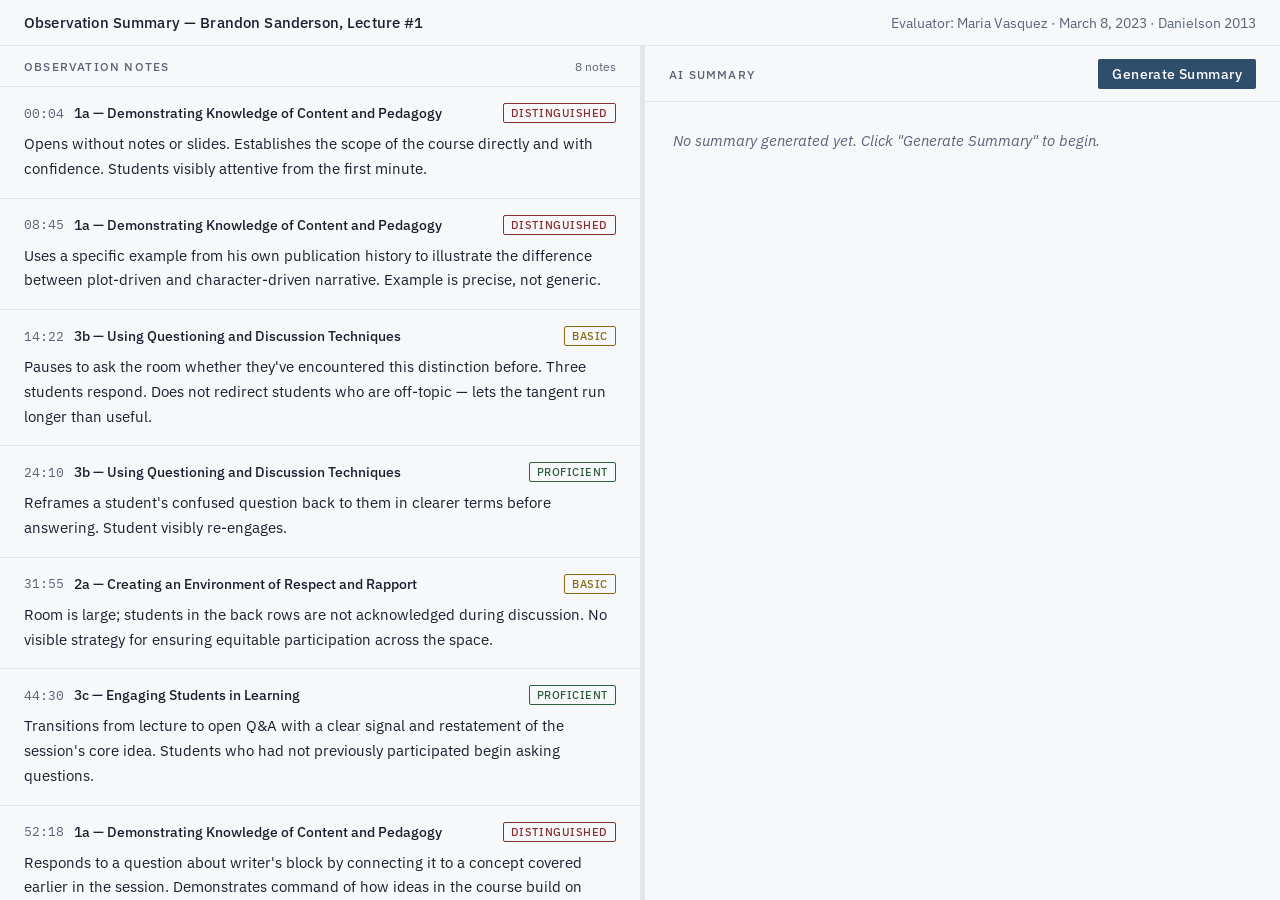
==== rubric-summary-prototype/index.html @ 25a696fe "Add interactive rubric summary prototype" ====
<!DOCTYPE html>
<html lang="en">
<head>
  <meta charset="UTF-8">
  <meta name="viewport" content="width=device-width, initial-scale=1.0">
  <title>Observation Summary — Brandon Sanderson, Lecture #1</title>
  <link rel="preconnect" href="https://fonts.googleapis.com">
  <link rel="preconnect" href="https://fonts.gstatic.com" crossorigin>
  <link href="https://fonts.googleapis.com/css2?family=IBM+Plex+Mono:wght@400;500&family=IBM+Plex+Sans:wght@300;400;500;600&display=swap" rel="stylesheet">
  <style>
    :root {
      --background:     #F7F8FA;
      --surface:        #FFFFFF;
      --border:         #E2E6EA;
      --text-primary:   #1A1F2E;
      --text-secondary: #5A6478;
      --accent:         #2E4E6B;
    }

    *, *::before, *::after {
      box-sizing: border-box;
      margin: 0;
      padding: 0;
    }

    body {
      font-family: 'IBM Plex Sans', -apple-system, BlinkMacSystemFont, 'Segoe UI', sans-serif;
      background: var(--background);
      color: var(--text-primary);
      height: 100vh;
      display: flex;
      flex-direction: column;
      overflow: hidden;
    }

    /* ─── PAGE HEADER ─────────────────────────────── */

    .page-header {
      display: flex;
      justify-content: space-between;
      align-items: baseline;
      padding: 13px 24px;
      border-bottom: 1px solid var(--border);
      flex-shrink: 0;
    }

    .page-header-title {
      font-size: 15px;
      font-weight: 500;
      color: var(--text-primary);
      letter-spacing: 0.01em;
    }

    .page-header-meta {
      font-size: 14px;
      color: var(--text-secondary);
      font-weight: 400;
    }

    /* ─── PANELS ──────────────────────────────────── */

    .panels {
      display: flex;
      flex: 1;
      overflow: hidden;
    }

    .panel {
      display: flex;
      flex-direction: column;
      overflow: hidden;
      flex: none;
    }

    .panel-left  { width: 50%; }
    .panel-right { flex: 1; }

    /* ─── RESIZE DIVIDER ──────────────────────────── */

    .divider {
      width: 5px;
      flex-shrink: 0;
      cursor: col-resize;
      background: var(--border);
      position: relative;
      transition: background 0.15s;
    }

    .divider:hover,
    .divider.dragging {
      background: var(--accent);
    }

    .divider::after {
      content: '';
      position: absolute;
      inset: 0 -4px;
    }

    /* ─── PANEL HEADERS ───────────────────────────── */

    .panel-header {
      display: flex;
      align-items: center;
      justify-content: space-between;
      padding: 13px 24px 12px;
      border-bottom: 1px solid var(--border);
      flex-shrink: 0;
    }

    .panel-label {
      font-size: 12px;
      font-weight: 500;
      letter-spacing: 0.1em;
      text-transform: uppercase;
      color: var(--text-secondary);
    }

    .panel-right-controls {
      display: flex;
      align-items: center;
      gap: 14px;
    }

    .edit-hint {
      font-size: 13px;
      color: var(--text-secondary);
      display: none;
      align-items: center;
      gap: 5px;
    }

    .edit-hint.visible {
      display: flex;
    }

    .edit-hint-dot {
      width: 5px;
      height: 5px;
      border-radius: 50%;
      background: #C8A84B;
      flex-shrink: 0;
    }

    /* ─── GENERATE BUTTON ─────────────────────────── */

    .btn-generate {
      font-family: inherit;
      font-size: 14px;
      font-weight: 500;
      letter-spacing: 0.03em;
      color: #FFFFFF;
      background: var(--accent);
      border: none;
      padding: 6px 14px;
      cursor: pointer;
      transition: opacity 0.15s;
      border-radius: 2px;
      white-space: nowrap;
    }

    .btn-generate:hover:not(:disabled) {
      opacity: 0.85;
    }

    .btn-generate:disabled {
      opacity: 0.45;
      cursor: default;
    }

    /* ─── SCROLLABLE BODIES ───────────────────────── */

    .panel-body {
      overflow-y: auto;
      flex: 1;
    }

    .panel-body::-webkit-scrollbar,
    .summary-area::-webkit-scrollbar {
      width: 3px;
    }

    .panel-body::-webkit-scrollbar-track,
    .summary-area::-webkit-scrollbar-track {
      background: transparent;
    }

    .panel-body::-webkit-scrollbar-thumb,
    .summary-area::-webkit-scrollbar-thumb {
      background: var(--border);
      border-radius: 2px;
    }

    /* ─── OBSERVATION CARDS ───────────────────────── */

    .obs-card {
      padding: 16px 24px;
      border-bottom: 1px solid var(--border);
    }

    .obs-card:last-child {
      border-bottom: none;
    }

    .obs-meta {
      display: flex;
      align-items: center;
      gap: 10px;
      margin-bottom: 9px;
    }

    .obs-timestamp {
      font-size: 13px;
      font-weight: 400;
      font-variant-numeric: tabular-nums;
      color: var(--text-secondary);
      font-family: 'IBM Plex Mono', monospace;
      flex-shrink: 0;
    }

    .obs-component {
      font-size: 14px;
      color: var(--text-primary);
      font-weight: 500;
      flex: 1;
      min-width: 0;
      white-space: nowrap;
      overflow: hidden;
      text-overflow: ellipsis;
    }

    .obs-text {
      font-size: 15px;
      line-height: 1.65;
      color: var(--text-primary);
    }

    /* ─── RATING PILLS ────────────────────────────── */

    .rating-pill {
      font-size: 11px;
      font-weight: 500;
      letter-spacing: 0.05em;
      text-transform: uppercase;
      padding: 2px 7px;
      border-radius: 2px;
      border: 1px solid currentColor;
      background: transparent;
      flex-shrink: 0;
    }

    .rating-distinguished  { color: #8B2E2E; }
    .rating-proficient     { color: #2E5F3E; }
    .rating-basic          { color: #8B6914; }
    .rating-unsatisfactory { color: #5A5A5A; }

    /* ─── SUMMARY AREA ────────────────────────────── */

    .summary-area {
      flex: 1;
      overflow-y: auto;
      padding: 28px 28px 40px;
      outline: none;
      caret-color: var(--accent);
    }

    .summary-area:empty::before {
      content: 'No summary generated yet. Click "Generate Summary" to begin.';
      color: var(--text-secondary);
      font-size: 15px;
      font-style: italic;
      pointer-events: none;
    }

    /* ─── SUMMARY CONTENT ─────────────────────────── */

    .summary-domain {
      margin-bottom: 30px;
    }

    .summary-domain-label {
      font-size: 14px;
      font-weight: 600;
      letter-spacing: 0.08em;
      text-transform: uppercase;
      color: var(--accent);
      padding-bottom: 10px;
      margin-bottom: 16px;
      border-bottom: 1px solid var(--border);
    }

    .summary-component {
      margin-bottom: 18px;
    }

    .summary-component:last-of-type {
      margin-bottom: 0;
    }

    .summary-component-header {
      display: flex;
      flex-direction: column;
      align-items: flex-start;
      gap: 6px;
      margin-bottom: 10px;
    }

    .summary-component-name {
      font-size: 18px;
      font-weight: 500;
      color: var(--text-primary);
    }

    .summary-narrative {
      font-size: 16px;
      font-weight: 400;
      line-height: 1.7;
      color: var(--text-primary);
    }

    .summary-disclaimer {
      margin-top: 32px;
      padding-top: 16px;
      border-top: 1px solid var(--border);
      font-size: 13px;
      line-height: 1.65;
      color: var(--text-secondary);
      font-style: italic;
    }

    /* ─── ENTRANCE ANIMATIONS ─────────────────────── */

    @keyframes fadeUp {
      from { opacity: 0; transform: translateY(8px); }
      to   { opacity: 1; transform: translateY(0); }
    }

    .summary-domain {
      animation: fadeUp 0.5s cubic-bezier(0.23, 1, 0.32, 1) both;
    }

    .summary-domain:nth-child(1) { animation-delay: 0.04s; }
    .summary-domain:nth-child(2) { animation-delay: 0.12s; }
    .summary-domain:nth-child(3) { animation-delay: 0.20s; }
    .summary-domain:nth-child(4) { animation-delay: 0.28s; }

    .summary-disclaimer {
      animation: fadeUp 0.5s cubic-bezier(0.23, 1, 0.32, 1) both;
      animation-delay: 0.34s;
    }

  </style>
</head>
<body>

  <header class="page-header">
    <span class="page-header-title">Observation Summary — Brandon Sanderson, Lecture #1</span>
    <span class="page-header-meta">Evaluator: Maria Vasquez · March 8, 2023 · Danielson 2013</span>
  </header>

  <div class="panels">

    <!-- LEFT PANEL -->
    <div class="panel panel-left">
      <div class="panel-header">
        <span class="panel-label">Observation Notes</span>
        <span style="font-size:12px;color:var(--text-secondary);">8 notes</span>
      </div>
      <div class="panel-body" id="obs-list"></div>
    </div>

    <div class="divider" id="divider"></div>

    <!-- RIGHT PANEL -->
    <div class="panel panel-right">
      <div class="panel-header">
        <span class="panel-label">AI Summary</span>
        <div class="panel-right-controls">
          <span class="edit-hint" id="edit-hint">
            <span class="edit-hint-dot"></span>
            Editable — click to revise
          </span>
          <button class="btn-generate" id="btn-generate">Generate Summary</button>
        </div>
      </div>
      <div class="summary-area" id="summary-area" spellcheck="true"></div>
    </div>

  </div>

  <script>
    // ─── DATA ────────────────────────────────────────

    const observations = [
      {
        time: '00:04',
        text: 'Opens without notes or slides. Establishes the scope of the course directly and with confidence. Students visibly attentive from the first minute.',
        component: '1a — Demonstrating Knowledge of Content and Pedagogy',
        rating: 'Distinguished'
      },
      {
        time: '08:45',
        text: 'Uses a specific example from his own publication history to illustrate the difference between plot-driven and character-driven narrative. Example is precise, not generic.',
        component: '1a — Demonstrating Knowledge of Content and Pedagogy',
        rating: 'Distinguished'
      },
      {
        time: '14:22',
        text: 'Pauses to ask the room whether they\'ve encountered this distinction before. Three students respond. Does not redirect students who are off-topic — lets the tangent run longer than useful.',
        component: '3b — Using Questioning and Discussion Techniques',
        rating: 'Basic'
      },
      {
        time: '24:10',
        text: 'Reframes a student\'s confused question back to them in clearer terms before answering. Student visibly re-engages.',
        component: '3b — Using Questioning and Discussion Techniques',
        rating: 'Proficient'
      },
      {
        time: '31:55',
        text: 'Room is large; students in the back rows are not acknowledged during discussion. No visible strategy for ensuring equitable participation across the space.',
        component: '2a — Creating an Environment of Respect and Rapport',
        rating: 'Basic'
      },
      {
        time: '44:30',
        text: 'Transitions from lecture to open Q&A with a clear signal and restatement of the session\'s core idea. Students who had not previously participated begin asking questions.',
        component: '3c — Engaging Students in Learning',
        rating: 'Proficient'
      },
      {
        time: '52:18',
        text: 'Responds to a question about writer\'s block by connecting it to a concept covered earlier in the session. Demonstrates command of how ideas in the course build on each other.',
        component: '1a — Demonstrating Knowledge of Content and Pedagogy',
        rating: 'Distinguished'
      },
      {
        time: '58:40',
        text: 'Closes without summarizing key takeaways or previewing next session. Students begin packing up before he finishes his final point.',
        component: '3c — Engaging Students in Learning',
        rating: 'Unsatisfactory'
      }
    ];

    // ─── RENDER CARDS ────────────────────────────────

    function ratingClass(rating) {
      const map = {
        'Distinguished':   'rating-distinguished',
        'Proficient':      'rating-proficient',
        'Basic':           'rating-basic',
        'Unsatisfactory':  'rating-unsatisfactory'
      };
      return map[rating] || '';
    }

    const obsList = document.getElementById('obs-list');

    observations.forEach(obs => {
      const card = document.createElement('div');
      card.className = 'obs-card';
      card.innerHTML = `
        <div class="obs-meta">
          <span class="obs-timestamp">${obs.time}</span>
          <span class="obs-component">${obs.component}</span>
          <span class="rating-pill ${ratingClass(obs.rating)}">${obs.rating}</span>
        </div>
        <p class="obs-text">${obs.text}</p>
      `;
      obsList.appendChild(card);
    });

    // ─── SUMMARY CONTENT ─────────────────────────────

    const summaryHTML = `
      <div class="summary-domain">
        <div class="summary-domain-label">Domain 1 — Planning and Preparation</div>
        <div class="summary-component">
          <div class="summary-component-header">
            <span class="rating-pill rating-distinguished">Distinguished</span>
            <span class="summary-component-name">1a — Demonstrating Knowledge of Content and Pedagogy</span>
          </div>
          <p class="summary-narrative">Sanderson demonstrates exceptional content knowledge across three distinct moments in the session. He opened without notes or slides, establishing scope with evident confidence. He drew on a precise example from his own publication history — not as biography, but as instructional leverage — to illuminate a nuanced distinction between narrative modes. Late in the session, when a student raised a question about writer's block, he connected the response to a concept introduced earlier, demonstrating not only deep subject mastery but an awareness of how ideas in the course accumulate over time. All three observed moments reflect Distinguished practice. The preponderance of evidence supports Distinguished for this component.</p>
        </div>
      </div>

      <div class="summary-domain">
        <div class="summary-domain-label">Domain 2 — The Classroom Environment</div>
        <div class="summary-component">
          <div class="summary-component-header">
            <span class="rating-pill rating-basic">Basic</span>
            <span class="summary-component-name">2a — Creating an Environment of Respect and Rapport</span>
          </div>
          <p class="summary-narrative">Individual student interactions were handled with care — one standout moment involved reframing a confused student's question back to them in clearer terms, which visibly re-engaged the student. However, the overall distribution of attention across the room was uneven. In a large classroom, students in back rows were not acknowledged during discussion, and no visible strategy existed for ensuring equitable participation across the physical space. A single strong individual interaction cannot compensate for a structural absence of whole-room engagement. The evidence supports Basic for this component.</p>
        </div>
      </div>

      <div class="summary-domain">
        <div class="summary-domain-label">Domain 3 — Instruction</div>
        <div class="summary-component">
          <div class="summary-component-header">
            <span class="rating-pill rating-proficient">Proficient</span>
            <span class="summary-component-name">3b — Using Questioning and Discussion Techniques</span>
          </div>
          <p class="summary-narrative">Evidence in this component is mixed. The reframing of a student's confused question was a purposeful facilitation move with a clear positive outcome — it demonstrated real-time responsiveness to individual comprehension. However, an earlier discussion moment showed a tangent running longer than was instructionally useful, with no visible attempt to redirect. These two instances suggest inconsistency rather than a stable practice. The stronger moment, in the absence of a broader pattern of weak facilitation, places this component at Proficient. A more deliberate strategy for managing discussion direction would support growth toward Distinguished.</p>
        </div>
        <div class="summary-component">
          <div class="summary-component-header">
            <span class="rating-pill rating-basic">Basic</span>
            <span class="summary-component-name">3c — Engaging Students in Learning</span>
          </div>
          <p class="summary-narrative">This component contains the session's strongest instructional move and its most significant gap. The transition from lecture to open Q&A at 44:30 was executed with a clear signal and a restatement of the session's core idea, drawing in students who had not previously participated — a Proficient-level moment. Set against this, the session closed without a summary of key takeaways or any preview of the next session; students began packing up before the final point was complete. The absence of a closing structure undermines the instructional arc of the session as a whole. Given the weight of the closing moment in a learning sequence, the evidence trends toward Basic.</p>
        </div>
      </div>

      <p class="summary-disclaimer">This summary was drafted using an AI-assisted observation tool based on timestamped evaluator notes. Ratings reflect documented observations for this session only and do not constitute a final evaluation. All narrative text and ratings should be reviewed and edited by the evaluator before submission or use in any formal evaluation record.</p>
    `;

    // ─── RESIZE DIVIDER ──────────────────────────────

    const divider   = document.getElementById('divider');
    const panelLeft = document.querySelector('.panel-left');
    const panels    = document.querySelector('.panels');

    divider.addEventListener('mousedown', e => {
      e.preventDefault();
      divider.classList.add('dragging');
      document.body.style.cursor = 'col-resize';
      document.body.style.userSelect = 'none';

      const onMove = e => {
        const panelsRect = panels.getBoundingClientRect();
        const minPx = 240;
        const maxPx = panelsRect.width - 240 - divider.offsetWidth;
        const newWidth = Math.min(maxPx, Math.max(minPx, e.clientX - panelsRect.left));
        panelLeft.style.width = newWidth + 'px';
      };

      const onUp = () => {
        divider.classList.remove('dragging');
        document.body.style.cursor = '';
        document.body.style.userSelect = '';
        document.removeEventListener('mousemove', onMove);
        document.removeEventListener('mouseup', onUp);
      };

      document.addEventListener('mousemove', onMove);
      document.addEventListener('mouseup', onUp);
    });

    // ─── BUTTON INTERACTION ───────────────────────────

    const btn = document.getElementById('btn-generate');
    const summaryArea = document.getElementById('summary-area');
    const editHint = document.getElementById('edit-hint');

    btn.addEventListener('click', () => {
      btn.disabled = true;
      btn.textContent = 'Generating…';

      setTimeout(() => {
        summaryArea.innerHTML = summaryHTML;
        summaryArea.setAttribute('contenteditable', 'true');
        editHint.classList.add('visible');
        btn.disabled = false;
        btn.textContent = 'Regenerate';
      }, 1500);
    });
  </script>

</body>
</html>
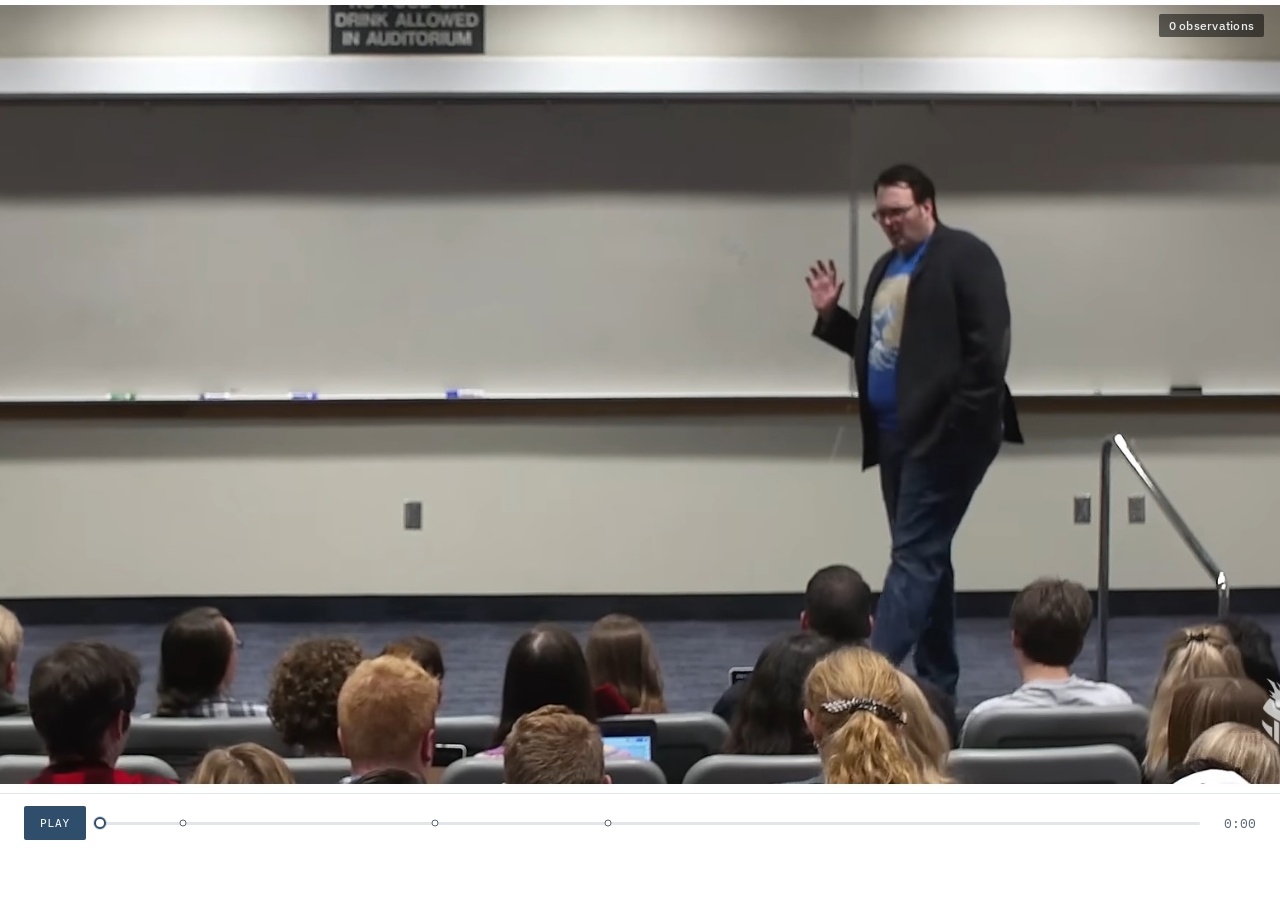
==== commit 80569fb5: "Replace embedded prototype iframe with direct link Rebuilt the prototype as a full three-stage inter" ====
--- a/rubric-summary-prototype/index.html
+++ b/rubric-summary-prototype/index.html
@@ -3,239 +3,436 @@
 <head>
   <meta charset="UTF-8">
   <meta name="viewport" content="width=device-width, initial-scale=1.0">
-  <title>Observation Summary — Brandon Sanderson, Lecture #1</title>
+  <title>Observation Workflow — Brandon Sanderson, Lecture #1</title>
   <link rel="preconnect" href="https://fonts.googleapis.com">
   <link rel="preconnect" href="https://fonts.gstatic.com" crossorigin>
   <link href="https://fonts.googleapis.com/css2?family=IBM+Plex+Mono:wght@400;500&family=IBM+Plex+Sans:wght@300;400;500;600&display=swap" rel="stylesheet">
   <style>
+
+    /* ─── VARIABLES + RESET ─────────────────────────── */
+
     :root {
-      --background:     #F7F8FA;
-      --surface:        #FFFFFF;
-      --border:         #E2E6EA;
+      --background: #F7F8FA;
+      --surface:    #FFFFFF;
+      --border:     #E2E6EA;
       --text-primary:   #1A1F2E;
       --text-secondary: #5A6478;
-      --accent:         #2E4E6B;
-    }
-
-    *, *::before, *::after {
-      box-sizing: border-box;
-      margin: 0;
-      padding: 0;
-    }
+      --accent: #2E4E6B;
+    }
+
+    *, *::before, *::after { box-sizing: border-box; margin: 0; padding: 0; }
 
     body {
       font-family: 'IBM Plex Sans', -apple-system, BlinkMacSystemFont, 'Segoe UI', sans-serif;
       background: var(--background);
       color: var(--text-primary);
       height: 100vh;
+      overflow: hidden;
+      position: relative;
+    }
+
+    /* ─── STAGE SYSTEM ──────────────────────────────── */
+
+    .stage {
+      position: absolute;
+      inset: 0;
       display: flex;
       flex-direction: column;
+      opacity: 0;
+      pointer-events: none;
+      transition: opacity 300ms ease;
+    }
+
+    .stage.active {
+      opacity: 1;
+      pointer-events: auto;
+    }
+
+    /* ─── STAGE 1: VIDEO ────────────────────────────── */
+
+    .video-wrapper {
+      position: relative;
+      flex: 1;
+      min-height: 0;
+      background: #111;
       overflow: hidden;
     }
 
-    /* ─── PAGE HEADER ─────────────────────────────── */
-
-    .page-header {
+    .video-frame {
+      width: 100%;
+      height: 100%;
+      object-fit: cover;
+      display: block;
+      user-select: none;
+    }
+
+    .obs-badge {
+      position: absolute;
+      top: 14px;
+      right: 16px;
+      background: rgba(0, 0, 0, 0.52);
+      color: rgba(255, 255, 255, 0.9);
+      font-size: 12px;
+      font-weight: 500;
+      padding: 4px 10px;
+      border-radius: 2px;
+      letter-spacing: 0.02em;
+      backdrop-filter: blur(6px);
+      -webkit-backdrop-filter: blur(6px);
+      transition: opacity 0.2s;
+    }
+
+    /* ─── OBSERVATION PANEL ─────────────────────────── */
+
+    .obs-panel {
+      position: absolute;
+      bottom: 0;
+      left: 0;
+      right: 0;
+      background: var(--surface);
+      border-top: 2px solid var(--accent);
+      transform: translateY(100%);
+      transition: transform 0.38s cubic-bezier(0.23, 1, 0.32, 1);
+      padding: 16px 24px 18px;
+    }
+
+    .obs-panel.open { transform: translateY(0); }
+
+    .obs-panel-meta {
       display: flex;
-      justify-content: space-between;
       align-items: baseline;
-      padding: 13px 24px;
-      border-bottom: 1px solid var(--border);
+      gap: 12px;
+      margin-bottom: 12px;
+    }
+
+    .obs-panel-time {
+      font-family: 'IBM Plex Mono', monospace;
+      font-size: 13px;
+      font-weight: 500;
+      color: var(--accent);
       flex-shrink: 0;
     }
 
-    .page-header-title {
-      font-size: 15px;
-      font-weight: 500;
-      color: var(--text-primary);
-      letter-spacing: 0.01em;
-    }
-
-    .page-header-meta {
-      font-size: 14px;
+    .obs-panel-context {
+      font-size: 13px;
       color: var(--text-secondary);
-      font-weight: 400;
-    }
-
-    /* ─── PANELS ──────────────────────────────────── */
-
-    .panels {
-      display: flex;
-      flex: 1;
-      overflow: hidden;
-    }
-
-    .panel {
+      font-style: italic;
+      line-height: 1.4;
+    }
+
+    .obs-form {
+      display: grid;
+      grid-template-columns: 1fr 1fr;
+      gap: 10px 20px;
+    }
+
+    .obs-form-full { grid-column: 1 / -1; }
+
+    .field-group {
       display: flex;
       flex-direction: column;
-      overflow: hidden;
-      flex: none;
-    }
-
-    .panel-left  { width: 50%; }
-    .panel-right { flex: 1; }
-
-    /* ─── RESIZE DIVIDER ──────────────────────────── */
-
-    .divider {
-      width: 5px;
-      flex-shrink: 0;
-      cursor: col-resize;
-      background: var(--border);
-      position: relative;
-      transition: background 0.15s;
-    }
-
-    .divider:hover,
-    .divider.dragging {
-      background: var(--accent);
-    }
-
-    .divider::after {
-      content: '';
-      position: absolute;
-      inset: 0 -4px;
-    }
-
-    /* ─── PANEL HEADERS ───────────────────────────── */
-
-    .panel-header {
-      display: flex;
-      align-items: center;
-      justify-content: space-between;
-      padding: 13px 24px 12px;
-      border-bottom: 1px solid var(--border);
-      flex-shrink: 0;
-    }
-
-    .panel-label {
+      gap: 5px;
+    }
+
+    .field-label {
+      font-size: 11px;
+      font-weight: 600;
+      letter-spacing: 0.08em;
+      text-transform: uppercase;
+      color: var(--text-secondary);
+    }
+
+    .field-textarea {
+      font-family: 'IBM Plex Sans', sans-serif;
+      font-size: 14px;
+      color: var(--text-primary);
+      background: var(--background);
+      border: 1px solid var(--border);
+      border-radius: 2px;
+      padding: 8px 10px;
+      resize: none;
+      height: 60px;
+      line-height: 1.5;
+      outline: none;
+      width: 100%;
+      transition: border-color 0.15s;
+    }
+
+    .field-textarea:focus { border-color: var(--accent); }
+
+    .field-select {
+      font-family: 'IBM Plex Sans', sans-serif;
+      font-size: 14px;
+      color: var(--text-primary);
+      background: var(--background);
+      border: 1px solid var(--border);
+      border-radius: 2px;
+      padding: 8px 30px 8px 10px;
+      outline: none;
+      width: 100%;
+      appearance: none;
+      -webkit-appearance: none;
+      cursor: pointer;
+      background-image: url("data:image/svg+xml,%3Csvg xmlns='http://www.w3.org/2000/svg' width='12' height='8' viewBox='0 0 12 8'%3E%3Cpath d='M1 1.5l5 5 5-5' stroke='%235A6478' stroke-width='1.5' fill='none' stroke-linecap='round' stroke-linejoin='round'/%3E%3C/svg%3E");
+      background-repeat: no-repeat;
+      background-position: right 10px center;
+      transition: border-color 0.15s;
+    }
+
+    .field-select:focus { border-color: var(--accent); }
+
+    .rating-selector { display: flex; gap: 5px; }
+
+    .rating-opt {
+      font-family: 'IBM Plex Sans', sans-serif;
       font-size: 12px;
       font-weight: 500;
-      letter-spacing: 0.1em;
-      text-transform: uppercase;
+      padding: 7px 8px;
+      border: 1px solid var(--border);
+      border-radius: 2px;
+      background: var(--background);
       color: var(--text-secondary);
-    }
-
-    .panel-right-controls {
+      cursor: pointer;
+      flex: 1;
+      text-align: center;
+      transition: all 0.12s;
+      white-space: nowrap;
+      min-height: 34px;
+    }
+
+    .rating-opt:hover:not([class*="sel-"]) {
+      border-color: var(--text-secondary);
+      color: var(--text-primary);
+    }
+
+    .rating-opt.sel-unsatisfactory { background: #5A5A5A; color: #fff; border-color: #5A5A5A; }
+    .rating-opt.sel-basic          { background: #8B6914; color: #fff; border-color: #8B6914; }
+    .rating-opt.sel-proficient     { background: #2E5F3E; color: #fff; border-color: #2E5F3E; }
+    .rating-opt.sel-distinguished  { background: #8B2E2E; color: #fff; border-color: #8B2E2E; }
+
+    .obs-form-actions {
+      grid-column: 1 / -1;
+      display: flex;
+      justify-content: flex-end;
+    }
+
+    .save-btn {
+      font-family: 'IBM Plex Sans', sans-serif;
+      font-size: 14px;
+      font-weight: 500;
+      padding: 8px 20px;
+      background: var(--accent);
+      color: #fff;
+      border: none;
+      border-radius: 2px;
+      cursor: pointer;
+      transition: opacity 0.15s;
+      min-height: 36px;
+    }
+
+    .save-btn:disabled { opacity: 0.28; cursor: default; }
+    .save-btn:not(:disabled):hover { opacity: 0.85; }
+
+    /* ─── PLAYER BAR ────────────────────────────────── */
+
+    .player-bar {
+      flex-shrink: 0;
+      background: var(--surface);
+      border-top: 1px solid var(--border);
+      padding: 12px 24px 14px;
+      display: flex;
+      flex-direction: column;
+      gap: 10px;
+    }
+
+    .controls-row {
       display: flex;
       align-items: center;
       gap: 14px;
     }
 
-    .edit-hint {
+    .play-pause-btn {
+      font-family: 'IBM Plex Mono', monospace;
+      font-size: 11px;
+      font-weight: 500;
+      letter-spacing: 0.08em;
+      text-transform: uppercase;
+      width: 62px;
+      padding: 7px 0;
+      text-align: center;
+      background: var(--accent);
+      color: #fff;
+      border: none;
+      border-radius: 2px;
+      cursor: pointer;
+      flex-shrink: 0;
+      transition: opacity 0.15s;
+      min-height: 34px;
+    }
+
+    .play-pause-btn:hover { opacity: 0.85; }
+
+    .timeline {
+      flex: 1;
+      height: 20px;
+      display: flex;
+      align-items: center;
+      cursor: pointer;
+      position: relative;
+    }
+
+    .timeline-track {
+      position: absolute;
+      left: 0;
+      right: 0;
+      height: 3px;
+      background: var(--border);
+      border-radius: 2px;
+    }
+
+    .timeline-fill {
+      height: 100%;
+      background: var(--accent);
+      border-radius: 2px;
+      width: 0%;
+    }
+
+    .timeline-marker {
+      position: absolute;
+      top: 50%;
+      transform: translate(-50%, -50%);
+      width: 7px;
+      height: 7px;
+      background: var(--surface);
+      border: 1.5px solid var(--text-secondary);
+      border-radius: 50%;
+      pointer-events: none;
+    }
+
+    .timeline-marker.triggered {
+      background: var(--accent);
+      border-color: var(--accent);
+    }
+
+    .timeline-thumb {
+      position: absolute;
+      top: 50%;
+      left: 0%;
+      transform: translate(-50%, -50%);
+      width: 12px;
+      height: 12px;
+      background: var(--surface);
+      border: 2px solid var(--accent);
+      border-radius: 50%;
+      pointer-events: none;
+      box-shadow: 0 0 0 1px rgba(46,78,107,0.2);
+    }
+
+    .timestamp-display {
+      font-family: 'IBM Plex Mono', monospace;
       font-size: 13px;
       color: var(--text-secondary);
-      display: none;
-      align-items: center;
-      gap: 5px;
-    }
-
-    .edit-hint.visible {
-      display: flex;
-    }
-
-    .edit-hint-dot {
-      width: 5px;
-      height: 5px;
-      border-radius: 50%;
-      background: #C8A84B;
       flex-shrink: 0;
-    }
-
-    /* ─── GENERATE BUTTON ─────────────────────────── */
-
-    .btn-generate {
-      font-family: inherit;
+      width: 42px;
+      text-align: right;
+    }
+
+    .done-row { display: flex; justify-content: flex-end; }
+
+    .done-btn {
+      font-family: 'IBM Plex Sans', sans-serif;
       font-size: 14px;
       font-weight: 500;
-      letter-spacing: 0.03em;
-      color: #FFFFFF;
+      padding: 8px 20px;
       background: var(--accent);
+      color: #fff;
       border: none;
-      padding: 6px 14px;
+      border-radius: 2px;
       cursor: pointer;
-      transition: opacity 0.15s;
-      border-radius: 2px;
-      white-space: nowrap;
-    }
-
-    .btn-generate:hover:not(:disabled) {
-      opacity: 0.85;
-    }
-
-    .btn-generate:disabled {
-      opacity: 0.45;
-      cursor: default;
-    }
-
-    /* ─── SCROLLABLE BODIES ───────────────────────── */
-
-    .panel-body {
+      visibility: hidden;
+      opacity: 0;
+      transition: opacity 0.3s ease;
+      min-height: 36px;
+    }
+
+    .done-btn.visible {
+      visibility: visible;
+      opacity: 1;
+    }
+
+    /* ─── STAGE 2: REVIEW ───────────────────────────── */
+
+    .review-header {
+      flex-shrink: 0;
+      display: flex;
+      border-bottom: 1px solid var(--border);
+    }
+
+    .review-col-header {
+      flex: 1;
+      padding: 18px 28px 16px;
+      font-size: 18px;
+      font-weight: 600;
+      color: var(--text-primary);
+    }
+
+    .review-col-header + .review-col-header {
+      border-left: 1px solid var(--border);
+    }
+
+    .review-body {
+      flex: 1;
+      display: flex;
+      min-height: 0;
+    }
+
+    .review-col {
+      flex: 1;
       overflow-y: auto;
-      flex: 1;
-    }
-
-    .panel-body::-webkit-scrollbar,
-    .summary-area::-webkit-scrollbar {
-      width: 3px;
-    }
-
-    .panel-body::-webkit-scrollbar-track,
-    .summary-area::-webkit-scrollbar-track {
-      background: transparent;
-    }
-
-    .panel-body::-webkit-scrollbar-thumb,
-    .summary-area::-webkit-scrollbar-thumb {
-      background: var(--border);
-      border-radius: 2px;
-    }
-
-    /* ─── OBSERVATION CARDS ───────────────────────── */
+      padding: 22px 28px;
+    }
+
+    .review-col + .review-col { border-left: 1px solid var(--border); }
+
+    .review-col::-webkit-scrollbar { width: 3px; }
+    .review-col::-webkit-scrollbar-track { background: transparent; }
+    .review-col::-webkit-scrollbar-thumb { background: var(--border); border-radius: 2px; }
+
+    /* Observation cards in review */
 
     .obs-card {
-      padding: 16px 24px;
-      border-bottom: 1px solid var(--border);
-    }
-
-    .obs-card:last-child {
-      border-bottom: none;
-    }
-
-    .obs-meta {
+      background: var(--surface);
+      border: 1px solid var(--border);
+      border-radius: 2px;
+      padding: 14px 16px;
+      margin-bottom: 10px;
+    }
+
+    .obs-card:last-child { margin-bottom: 0; }
+
+    .obs-card-top {
       display: flex;
-      align-items: center;
+      align-items: flex-start;
       gap: 10px;
-      margin-bottom: 9px;
-    }
-
-    .obs-timestamp {
+      margin-bottom: 8px;
+      flex-wrap: wrap;
+    }
+
+    .obs-card-time {
+      font-family: 'IBM Plex Mono', monospace;
+      font-size: 12px;
+      color: var(--text-secondary);
+      flex-shrink: 0;
+      margin-top: 1px;
+    }
+
+    .obs-card-criterion {
       font-size: 13px;
-      font-weight: 400;
-      font-variant-numeric: tabular-nums;
-      color: var(--text-secondary);
-      font-family: 'IBM Plex Mono', monospace;
-      flex-shrink: 0;
-    }
-
-    .obs-component {
-      font-size: 14px;
+      font-weight: 500;
       color: var(--text-primary);
-      font-weight: 500;
       flex: 1;
       min-width: 0;
-      white-space: nowrap;
-      overflow: hidden;
-      text-overflow: ellipsis;
-    }
-
-    .obs-text {
-      font-size: 15px;
-      line-height: 1.65;
-      color: var(--text-primary);
-    }
-
-    /* ─── RATING PILLS ────────────────────────────── */
+    }
 
     .rating-pill {
       font-size: 11px;
@@ -245,327 +442,563 @@
       padding: 2px 7px;
       border-radius: 2px;
       border: 1px solid currentColor;
-      background: transparent;
       flex-shrink: 0;
     }
 
-    .rating-distinguished  { color: #8B2E2E; }
-    .rating-proficient     { color: #2E5F3E; }
-    .rating-basic          { color: #8B6914; }
-    .rating-unsatisfactory { color: #5A5A5A; }
-
-    /* ─── SUMMARY AREA ────────────────────────────── */
-
-    .summary-area {
-      flex: 1;
-      overflow-y: auto;
-      padding: 28px 28px 40px;
+    .rp-distinguished  { color: #8B2E2E; }
+    .rp-proficient     { color: #2E5F3E; }
+    .rp-basic          { color: #8B6914; }
+    .rp-unsatisfactory { color: #5A5A5A; }
+
+    .obs-card-note {
+      font-size: 14px;
+      line-height: 1.6;
+      color: var(--text-primary);
+    }
+
+    /* Summary column empty state */
+
+    .summary-empty {
+      height: 100%;
+      display: flex;
+      flex-direction: column;
+      align-items: center;
+      justify-content: center;
+      gap: 16px;
+      text-align: center;
+    }
+
+    .generate-btn {
+      font-family: 'IBM Plex Sans', sans-serif;
+      font-size: 14px;
+      font-weight: 500;
+      padding: 10px 24px;
+      background: var(--accent);
+      color: #fff;
+      border: none;
+      border-radius: 2px;
+      cursor: pointer;
+      transition: opacity 0.15s;
+      min-height: 44px;
+    }
+
+    .generate-btn:hover:not(:disabled) { opacity: 0.85; }
+    .generate-btn:disabled { opacity: 0.38; cursor: default; }
+
+    .summary-placeholder {
+      font-size: 14px;
+      color: var(--text-secondary);
+    }
+
+    /* Summary content (after generation) */
+
+    .summary-content {
       outline: none;
       caret-color: var(--accent);
     }
 
-    .summary-area:empty::before {
-      content: 'No summary generated yet. Click "Generate Summary" to begin.';
-      color: var(--text-secondary);
-      font-size: 15px;
-      font-style: italic;
-      pointer-events: none;
-    }
-
-    /* ─── SUMMARY CONTENT ─────────────────────────── */
-
-    .summary-domain {
-      margin-bottom: 30px;
-    }
-
-    .summary-domain-label {
-      font-size: 14px;
+    .summary-section {
+      margin-bottom: 24px;
+      opacity: 0;
+      transform: translateY(6px);
+      transition: opacity 0.5s cubic-bezier(0.23, 1, 0.32, 1),
+                  transform 0.5s cubic-bezier(0.23, 1, 0.32, 1);
+    }
+
+    .summary-section.in { opacity: 1; transform: translateY(0); }
+
+    .summary-section-label {
+      font-size: 13px;
       font-weight: 600;
       letter-spacing: 0.08em;
       text-transform: uppercase;
       color: var(--accent);
-      padding-bottom: 10px;
-      margin-bottom: 16px;
-      border-bottom: 1px solid var(--border);
-    }
-
-    .summary-component {
-      margin-bottom: 18px;
-    }
-
-    .summary-component:last-of-type {
-      margin-bottom: 0;
-    }
-
-    .summary-component-header {
-      display: flex;
-      flex-direction: column;
-      align-items: flex-start;
-      gap: 6px;
-      margin-bottom: 10px;
-    }
-
-    .summary-component-name {
-      font-size: 18px;
-      font-weight: 500;
+      margin-bottom: 7px;
+    }
+
+    .summary-section-text {
+      font-size: 15px;
+      line-height: 1.72;
       color: var(--text-primary);
     }
 
-    .summary-narrative {
-      font-size: 16px;
-      font-weight: 400;
-      line-height: 1.7;
-      color: var(--text-primary);
-    }
-
     .summary-disclaimer {
-      margin-top: 32px;
-      padding-top: 16px;
-      border-top: 1px solid var(--border);
-      font-size: 13px;
-      line-height: 1.65;
+      font-size: 12px;
       color: var(--text-secondary);
       font-style: italic;
-    }
-
-    /* ─── ENTRANCE ANIMATIONS ─────────────────────── */
-
-    @keyframes fadeUp {
-      from { opacity: 0; transform: translateY(8px); }
-      to   { opacity: 1; transform: translateY(0); }
-    }
-
-    .summary-domain {
-      animation: fadeUp 0.5s cubic-bezier(0.23, 1, 0.32, 1) both;
-    }
-
-    .summary-domain:nth-child(1) { animation-delay: 0.04s; }
-    .summary-domain:nth-child(2) { animation-delay: 0.12s; }
-    .summary-domain:nth-child(3) { animation-delay: 0.20s; }
-    .summary-domain:nth-child(4) { animation-delay: 0.28s; }
-
-    .summary-disclaimer {
-      animation: fadeUp 0.5s cubic-bezier(0.23, 1, 0.32, 1) both;
-      animation-delay: 0.34s;
+      margin-top: 20px;
+      padding-top: 14px;
+      border-top: 1px solid var(--border);
+      line-height: 1.6;
+      opacity: 0;
+      transition: opacity 0.5s cubic-bezier(0.23, 1, 0.32, 1);
+    }
+
+    .summary-disclaimer.in { opacity: 1; }
+
+    /* ─── MOBILE ─────────────────────────────────────── */
+
+    @media (max-width: 640px) {
+
+      .obs-form {
+        grid-template-columns: 1fr;
+      }
+
+      .obs-form-full { grid-column: 1; }
+
+      .rating-selector { flex-wrap: wrap; }
+
+      .rating-opt {
+        min-height: 44px;
+        flex-basis: calc(50% - 3px);
+      }
+
+      .play-pause-btn { min-height: 44px; width: auto; padding: 0 14px; }
+
+      .save-btn { min-height: 44px; }
+
+      .review-header { flex-direction: column; }
+
+      .review-col-header + .review-col-header {
+        border-left: none;
+        border-top: 1px solid var(--border);
+      }
+
+      .review-body { flex-direction: column; }
+
+      .review-col + .review-col {
+        border-left: none;
+        border-top: 1px solid var(--border);
+      }
+
+      .generate-btn { width: 100%; max-width: 300px; }
     }
 
   </style>
 </head>
 <body>
 
-  <header class="page-header">
-    <span class="page-header-title">Observation Summary — Brandon Sanderson, Lecture #1</span>
-    <span class="page-header-meta">Evaluator: Maria Vasquez · March 8, 2023 · Danielson 2013</span>
-  </header>
-
-  <div class="panels">
-
-    <!-- LEFT PANEL -->
-    <div class="panel panel-left">
-      <div class="panel-header">
-        <span class="panel-label">Observation Notes</span>
-        <span style="font-size:12px;color:var(--text-secondary);">8 notes</span>
-      </div>
-      <div class="panel-body" id="obs-list"></div>
-    </div>
-
-    <div class="divider" id="divider"></div>
-
-    <!-- RIGHT PANEL -->
-    <div class="panel panel-right">
-      <div class="panel-header">
-        <span class="panel-label">AI Summary</span>
-        <div class="panel-right-controls">
-          <span class="edit-hint" id="edit-hint">
-            <span class="edit-hint-dot"></span>
-            Editable — click to revise
-          </span>
-          <button class="btn-generate" id="btn-generate">Generate Summary</button>
+  <!-- ─── STAGE 1: VIDEO ──────────────────────────── -->
+  <div id="stage-1" class="stage active">
+
+    <div class="video-wrapper" id="video-wrapper">
+      <img
+        src="sanderson-lecture.jpg"
+        alt="Brandon Sanderson — Lecture #1"
+        class="video-frame"
+        id="video-frame"
+        draggable="false"
+      >
+      <div class="obs-badge" id="obs-badge">0 observations</div>
+
+      <div class="obs-panel" id="obs-panel">
+        <div class="obs-panel-meta">
+          <span class="obs-panel-time" id="panel-time"></span>
+          <span class="obs-panel-context" id="panel-context"></span>
+        </div>
+        <div class="obs-form">
+          <div class="field-group obs-form-full">
+            <label class="field-label" for="obs-note">What do you observe?</label>
+            <textarea class="field-textarea" id="obs-note" placeholder="Describe what you see…"></textarea>
+          </div>
+          <div class="field-group">
+            <label class="field-label" for="obs-criterion">Align to criterion</label>
+            <select class="field-select" id="obs-criterion">
+              <option value="">Select criterion…</option>
+              <option value="1a">1a — Demonstrating Knowledge of Content and Pedagogy</option>
+              <option value="1b">1b — Knowing and Valuing Students</option>
+              <option value="2a">2a — Creating an Environment of Respect and Rapport</option>
+              <option value="3b">3b — Using Questioning and Discussion Techniques</option>
+              <option value="3c">3c — Engaging Students in Learning</option>
+            </select>
+          </div>
+          <div class="field-group">
+            <span class="field-label">Rating</span>
+            <div class="rating-selector" id="rating-selector">
+              <button class="rating-opt" data-rating="Unsatisfactory">Unsatisfactory</button>
+              <button class="rating-opt" data-rating="Basic">Basic</button>
+              <button class="rating-opt" data-rating="Proficient">Proficient</button>
+              <button class="rating-opt" data-rating="Distinguished">Distinguished</button>
+            </div>
+          </div>
+          <div class="obs-form-actions">
+            <button class="save-btn" id="save-btn" disabled>Save observation</button>
+          </div>
         </div>
       </div>
-      <div class="summary-area" id="summary-area" spellcheck="true"></div>
     </div>
 
+    <div class="player-bar">
+      <div class="controls-row">
+        <button class="play-pause-btn" id="play-btn">Play</button>
+        <div class="timeline" id="timeline">
+          <div class="timeline-track" id="timeline-track">
+            <div class="timeline-fill" id="timeline-fill"></div>
+          </div>
+          <div class="timeline-thumb" id="timeline-thumb"></div>
+        </div>
+        <span class="timestamp-display" id="timestamp">0:00</span>
+      </div>
+      <div class="done-row">
+        <button class="done-btn" id="done-btn">Done watching →</button>
+      </div>
+    </div>
+
   </div>
 
+  <!-- ─── STAGE 2: REVIEW + SUMMARY ───────────────── -->
+  <div id="stage-2" class="stage">
+
+    <div class="review-header">
+      <div class="review-col-header">Your observations.</div>
+      <div class="review-col-header">AI Summary.</div>
+    </div>
+
+    <div class="review-body">
+      <div class="review-col" id="obs-review-col"></div>
+
+      <div class="review-col" id="summary-col">
+
+        <div class="summary-empty" id="summary-empty">
+          <button class="generate-btn" id="generate-btn">Generate Summary</button>
+          <p class="summary-placeholder">Your observations, organized by rubric domain.</p>
+        </div>
+
+        <div class="summary-content" id="summary-content" contenteditable="false"></div>
+
+      </div>
+    </div>
+
+  </div>
+
   <script>
-    // ─── DATA ────────────────────────────────────────
-
-    const observations = [
+
+    // ─── CONFIG ──────────────────────────────────────
+
+    const TOTAL_DURATION = 1200;  // video seconds (20-min lecture)
+    const PLAYBACK_SPEED = 8;     // video seconds per real second
+    const TICK_MS        = 80;    // update interval
+
+    const CHECKPOINTS = [
       {
-        time: '00:04',
-        text: 'Opens without notes or slides. Establishes the scope of the course directly and with confidence. Students visibly attentive from the first minute.',
-        component: '1a — Demonstrating Knowledge of Content and Pedagogy',
-        rating: 'Distinguished'
+        videoTime: 90,
+        display: '1:30',
+        context: 'Sanderson opens without notes. Establishes the course scope directly.'
       },
       {
-        time: '08:45',
-        text: 'Uses a specific example from his own publication history to illustrate the difference between plot-driven and character-driven narrative. Example is precise, not generic.',
-        component: '1a — Demonstrating Knowledge of Content and Pedagogy',
-        rating: 'Distinguished'
+        videoTime: 365,
+        display: '6:05',
+        context: 'Keeps students engaged with humor and movement across the stage.'
       },
       {
-        time: '14:22',
-        text: 'Pauses to ask the room whether they\'ve encountered this distinction before. Three students respond. Does not redirect students who are off-topic — lets the tangent run longer than useful.',
-        component: '3b — Using Questioning and Discussion Techniques',
-        rating: 'Basic'
-      },
-      {
-        time: '24:10',
-        text: 'Reframes a student\'s confused question back to them in clearer terms before answering. Student visibly re-engages.',
-        component: '3b — Using Questioning and Discussion Techniques',
-        rating: 'Proficient'
-      },
-      {
-        time: '31:55',
-        text: 'Room is large; students in the back rows are not acknowledged during discussion. No visible strategy for ensuring equitable participation across the space.',
-        component: '2a — Creating an Environment of Respect and Rapport',
-        rating: 'Basic'
-      },
-      {
-        time: '44:30',
-        text: 'Transitions from lecture to open Q&A with a clear signal and restatement of the session\'s core idea. Students who had not previously participated begin asking questions.',
-        component: '3c — Engaging Students in Learning',
-        rating: 'Proficient'
-      },
-      {
-        time: '52:18',
-        text: 'Responds to a question about writer\'s block by connecting it to a concept covered earlier in the session. Demonstrates command of how ideas in the course build on each other.',
-        component: '1a — Demonstrating Knowledge of Content and Pedagogy',
-        rating: 'Distinguished'
-      },
-      {
-        time: '58:40',
-        text: 'Closes without summarizing key takeaways or previewing next session. Students begin packing up before he finishes his final point.',
-        component: '3c — Engaging Students in Learning',
-        rating: 'Unsatisfactory'
+        videoTime: 554,
+        display: '9:14',
+        context: 'Pauses to ask whether students have encountered this concept. Three students respond.'
       }
     ];
 
-    // ─── RENDER CARDS ────────────────────────────────
-
-    function ratingClass(rating) {
-      const map = {
-        'Distinguished':   'rating-distinguished',
-        'Proficient':      'rating-proficient',
-        'Basic':           'rating-basic',
-        'Unsatisfactory':  'rating-unsatisfactory'
-      };
-      return map[rating] || '';
-    }
-
-    const obsList = document.getElementById('obs-list');
-
-    observations.forEach(obs => {
-      const card = document.createElement('div');
-      card.className = 'obs-card';
-      card.innerHTML = `
-        <div class="obs-meta">
-          <span class="obs-timestamp">${obs.time}</span>
-          <span class="obs-component">${obs.component}</span>
-          <span class="rating-pill ${ratingClass(obs.rating)}">${obs.rating}</span>
-        </div>
-        <p class="obs-text">${obs.text}</p>
-      `;
-      obsList.appendChild(card);
+    const CRITERION_LABELS = {
+      '1a': '1a — Demonstrating Knowledge of Content and Pedagogy',
+      '1b': '1b — Knowing and Valuing Students',
+      '2a': '2a — Creating an Environment of Respect and Rapport',
+      '3b': '3b — Using Questioning and Discussion Techniques',
+      '3c': '3c — Engaging Students in Learning',
+    };
+
+
+    // ─── STATE ───────────────────────────────────────
+
+    let videoTime      = 0;
+    let isPlaying      = false;
+    let ticker         = null;
+    let nextCheckpoint = 0;
+    let currentRating  = '';
+    let observations   = [];
+
+    // ─── ELEMENTS ────────────────────────────────────
+
+    const playBtn       = document.getElementById('play-btn');
+    const timelineEl    = document.getElementById('timeline');
+    const timelineTrack = document.getElementById('timeline-track');
+    const timelineFill  = document.getElementById('timeline-fill');
+    const timelineThumb = document.getElementById('timeline-thumb');
+    const timestampEl   = document.getElementById('timestamp');
+    const obsBadge      = document.getElementById('obs-badge');
+    const obsPanel      = document.getElementById('obs-panel');
+    const panelTime     = document.getElementById('panel-time');
+    const panelContext  = document.getElementById('panel-context');
+    const obsNote       = document.getElementById('obs-note');
+    const obsCriterion  = document.getElementById('obs-criterion');
+    const ratingSel     = document.getElementById('rating-selector');
+    const saveBtn       = document.getElementById('save-btn');
+    const doneBtn       = document.getElementById('done-btn');
+
+    // ─── TIMELINE MARKERS ────────────────────────────
+
+    CHECKPOINTS.forEach((cp, i) => {
+      const pct = (cp.videoTime / TOTAL_DURATION) * 100;
+      const marker = document.createElement('div');
+      marker.className = 'timeline-marker';
+      marker.id = `marker-${i}`;
+      marker.style.left = pct + '%';
+      timelineTrack.appendChild(marker);
     });
 
-    // ─── SUMMARY CONTENT ─────────────────────────────
-
-    const summaryHTML = `
-      <div class="summary-domain">
-        <div class="summary-domain-label">Domain 1 — Planning and Preparation</div>
-        <div class="summary-component">
-          <div class="summary-component-header">
-            <span class="rating-pill rating-distinguished">Distinguished</span>
-            <span class="summary-component-name">1a — Demonstrating Knowledge of Content and Pedagogy</span>
+    // ─── UTILITIES ───────────────────────────────────
+
+    function fmt(secs) {
+      const s = Math.floor(secs);
+      const m = Math.floor(s / 60);
+      return `${m}:${(s % 60).toString().padStart(2, '0')}`;
+    }
+
+    function setPct(pct) {
+      timelineFill.style.width = pct + '%';
+      timelineThumb.style.left = pct + '%';
+    }
+
+    // ─── PLAYBACK ────────────────────────────────────
+
+    function tick() {
+      videoTime = Math.min(videoTime + (PLAYBACK_SPEED * TICK_MS / 1000), TOTAL_DURATION);
+      setPct((videoTime / TOTAL_DURATION) * 100);
+      timestampEl.textContent = fmt(videoTime);
+
+      if (nextCheckpoint < CHECKPOINTS.length) {
+        if (videoTime >= CHECKPOINTS[nextCheckpoint].videoTime) {
+          pause();
+          openPanel(CHECKPOINTS[nextCheckpoint]);
+          return;
+        }
+      }
+    }
+
+    function play() {
+      if (obsPanel.classList.contains('open')) return;
+      isPlaying = true;
+      playBtn.textContent = 'Pause';
+      ticker = setInterval(tick, TICK_MS);
+    }
+
+    function pause() {
+      isPlaying = false;
+      playBtn.textContent = 'Play';
+      clearInterval(ticker);
+      ticker = null;
+    }
+
+    playBtn.addEventListener('click', () => {
+      isPlaying ? pause() : play();
+    });
+
+    timelineEl.addEventListener('click', e => {
+      if (obsPanel.classList.contains('open')) return;
+      const rect = timelineEl.getBoundingClientRect();
+      let pct = Math.max(0, Math.min(1, (e.clientX - rect.left) / rect.width));
+      let seekTo = pct * TOTAL_DURATION;
+
+      // Clamp to not jump past unseen checkpoints
+      if (nextCheckpoint < CHECKPOINTS.length) {
+        seekTo = Math.min(seekTo, CHECKPOINTS[nextCheckpoint].videoTime - 0.5);
+      }
+
+      videoTime = seekTo;
+      setPct((videoTime / TOTAL_DURATION) * 100);
+      timestampEl.textContent = fmt(videoTime);
+    });
+
+    // ─── OBSERVATION PANEL ───────────────────────────
+
+    function openPanel(cp) {
+      panelTime.textContent    = cp.display;
+      panelContext.textContent = cp.context;
+      obsNote.value   = '';
+      obsCriterion.value = '';
+      currentRating   = '';
+      document.querySelectorAll('.rating-opt').forEach(b => {
+        b.className = 'rating-opt';
+      });
+      saveBtn.disabled = true;
+      obsPanel.classList.add('open');
+      setTimeout(() => obsNote.focus(), 400);
+    }
+
+    function closePanel() {
+      obsPanel.classList.remove('open');
+    }
+
+    ratingSel.addEventListener('click', e => {
+      const btn = e.target.closest('.rating-opt');
+      if (!btn) return;
+      currentRating = btn.dataset.rating;
+      document.querySelectorAll('.rating-opt').forEach(b => b.className = 'rating-opt');
+      btn.classList.add('sel-' + currentRating.toLowerCase());
+      checkReady();
+    });
+
+    obsNote.addEventListener('input', checkReady);
+    obsCriterion.addEventListener('change', checkReady);
+
+    function checkReady() {
+      saveBtn.disabled = !(obsNote.value.trim() && obsCriterion.value && currentRating);
+    }
+
+    saveBtn.addEventListener('click', () => {
+      const cp = CHECKPOINTS[nextCheckpoint];
+      observations.push({
+        time:          cp.display,
+        context:       cp.context,
+        note:          obsNote.value.trim(),
+        criterion:     obsCriterion.value,
+        criterionLabel: CRITERION_LABELS[obsCriterion.value],
+        rating:        currentRating,
+      });
+
+      // Mark this checkpoint's marker as triggered
+      const marker = document.getElementById(`marker-${nextCheckpoint}`);
+      if (marker) marker.classList.add('triggered');
+
+      nextCheckpoint++;
+      const n = observations.length;
+      obsBadge.textContent = n === 1 ? '1 observation' : `${n} observations`;
+
+      closePanel();
+
+      if (nextCheckpoint >= CHECKPOINTS.length) {
+        setTimeout(showDone, 420);
+      } else {
+        setTimeout(play, 420);
+      }
+    });
+
+    function showDone() {
+      pause();
+      doneBtn.classList.add('visible');
+    }
+
+    // ─── STAGE TRANSITION ────────────────────────────
+
+    doneBtn.addEventListener('click', () => {
+      document.getElementById('stage-1').classList.remove('active');
+      document.getElementById('stage-2').classList.add('active');
+      populateReview();
+    });
+
+    // ─── STAGE 2: REVIEW ─────────────────────────────
+
+    function rpClass(rating) {
+      return 'rp-' + rating.toLowerCase().replace(/\s+/g, '-');
+    }
+
+    function populateReview() {
+      const col = document.getElementById('obs-review-col');
+      col.innerHTML = '';
+      observations.forEach(obs => {
+        const card = document.createElement('div');
+        card.className = 'obs-card';
+        card.innerHTML = `
+          <div class="obs-card-top">
+            <span class="obs-card-time">${obs.time}</span>
+            <span class="obs-card-criterion">${obs.criterionLabel}</span>
+            <span class="rating-pill ${rpClass(obs.rating)}">${obs.rating}</span>
           </div>
-          <p class="summary-narrative">Sanderson demonstrates exceptional content knowledge across three distinct moments in the session. He opened without notes or slides, establishing scope with evident confidence. He drew on a precise example from his own publication history — not as biography, but as instructional leverage — to illuminate a nuanced distinction between narrative modes. Late in the session, when a student raised a question about writer's block, he connected the response to a concept introduced earlier, demonstrating not only deep subject mastery but an awareness of how ideas in the course accumulate over time. All three observed moments reflect Distinguished practice. The preponderance of evidence supports Distinguished for this component.</p>
-        </div>
-      </div>
-
-      <div class="summary-domain">
-        <div class="summary-domain-label">Domain 2 — The Classroom Environment</div>
-        <div class="summary-component">
-          <div class="summary-component-header">
-            <span class="rating-pill rating-basic">Basic</span>
-            <span class="summary-component-name">2a — Creating an Environment of Respect and Rapport</span>
-          </div>
-          <p class="summary-narrative">Individual student interactions were handled with care — one standout moment involved reframing a confused student's question back to them in clearer terms, which visibly re-engaged the student. However, the overall distribution of attention across the room was uneven. In a large classroom, students in back rows were not acknowledged during discussion, and no visible strategy existed for ensuring equitable participation across the physical space. A single strong individual interaction cannot compensate for a structural absence of whole-room engagement. The evidence supports Basic for this component.</p>
-        </div>
-      </div>
-
-      <div class="summary-domain">
-        <div class="summary-domain-label">Domain 3 — Instruction</div>
-        <div class="summary-component">
-          <div class="summary-component-header">
-            <span class="rating-pill rating-proficient">Proficient</span>
-            <span class="summary-component-name">3b — Using Questioning and Discussion Techniques</span>
-          </div>
-          <p class="summary-narrative">Evidence in this component is mixed. The reframing of a student's confused question was a purposeful facilitation move with a clear positive outcome — it demonstrated real-time responsiveness to individual comprehension. However, an earlier discussion moment showed a tangent running longer than was instructionally useful, with no visible attempt to redirect. These two instances suggest inconsistency rather than a stable practice. The stronger moment, in the absence of a broader pattern of weak facilitation, places this component at Proficient. A more deliberate strategy for managing discussion direction would support growth toward Distinguished.</p>
-        </div>
-        <div class="summary-component">
-          <div class="summary-component-header">
-            <span class="rating-pill rating-basic">Basic</span>
-            <span class="summary-component-name">3c — Engaging Students in Learning</span>
-          </div>
-          <p class="summary-narrative">This component contains the session's strongest instructional move and its most significant gap. The transition from lecture to open Q&A at 44:30 was executed with a clear signal and a restatement of the session's core idea, drawing in students who had not previously participated — a Proficient-level moment. Set against this, the session closed without a summary of key takeaways or any preview of the next session; students began packing up before the final point was complete. The absence of a closing structure undermines the instructional arc of the session as a whole. Given the weight of the closing moment in a learning sequence, the evidence trends toward Basic.</p>
-        </div>
-      </div>
-
-      <p class="summary-disclaimer">This summary was drafted using an AI-assisted observation tool based on timestamped evaluator notes. Ratings reflect documented observations for this session only and do not constitute a final evaluation. All narrative text and ratings should be reviewed and edited by the evaluator before submission or use in any formal evaluation record.</p>
-    `;
-
-    // ─── RESIZE DIVIDER ──────────────────────────────
-
-    const divider   = document.getElementById('divider');
-    const panelLeft = document.querySelector('.panel-left');
-    const panels    = document.querySelector('.panels');
-
-    divider.addEventListener('mousedown', e => {
-      e.preventDefault();
-      divider.classList.add('dragging');
-      document.body.style.cursor = 'col-resize';
-      document.body.style.userSelect = 'none';
-
-      const onMove = e => {
-        const panelsRect = panels.getBoundingClientRect();
-        const minPx = 240;
-        const maxPx = panelsRect.width - 240 - divider.offsetWidth;
-        const newWidth = Math.min(maxPx, Math.max(minPx, e.clientX - panelsRect.left));
-        panelLeft.style.width = newWidth + 'px';
-      };
-
-      const onUp = () => {
-        divider.classList.remove('dragging');
-        document.body.style.cursor = '';
-        document.body.style.userSelect = '';
-        document.removeEventListener('mousemove', onMove);
-        document.removeEventListener('mouseup', onUp);
-      };
-
-      document.addEventListener('mousemove', onMove);
-      document.addEventListener('mouseup', onUp);
-    });
-
-    // ─── BUTTON INTERACTION ───────────────────────────
-
-    const btn = document.getElementById('btn-generate');
-    const summaryArea = document.getElementById('summary-area');
-    const editHint = document.getElementById('edit-hint');
-
-    btn.addEventListener('click', () => {
-      btn.disabled = true;
-      btn.textContent = 'Generating…';
+          <p class="obs-card-note">${obs.note}</p>
+        `;
+        col.appendChild(card);
+      });
+    }
+
+    // ─── GENERATE SUMMARY ────────────────────────────
+
+    const generateBtn    = document.getElementById('generate-btn');
+    const summaryEmpty   = document.getElementById('summary-empty');
+    const summaryContent = document.getElementById('summary-content');
+
+    generateBtn.addEventListener('click', () => {
+      generateBtn.disabled = true;
+      generateBtn.textContent = 'Generating…';
 
       setTimeout(() => {
-        summaryArea.innerHTML = summaryHTML;
-        summaryArea.setAttribute('contenteditable', 'true');
-        editHint.classList.add('visible');
-        btn.disabled = false;
-        btn.textContent = 'Regenerate';
+        renderSummary(buildSummary(observations));
       }, 1500);
     });
+
+    // ─── CLIENT-SIDE SUMMARY BUILDER ─────────────────
+
+    const DOMAIN_ORDER = ['1a', '1b', '2a', '2b', '3a', '3b', '3c', '3d'];
+
+    function lcFirst(str) {
+      return str ? str.charAt(0).toLowerCase() + str.slice(1) : str;
+    }
+
+    function buildSummary(obs) {
+      // Group by criterion key
+      const byCriterion = {};
+      obs.forEach(o => {
+        if (!byCriterion[o.criterion]) byCriterion[o.criterion] = [];
+        byCriterion[o.criterion].push(o);
+      });
+
+      // Emit in canonical domain order, skipping unobserved criteria
+      return DOMAIN_ORDER.filter(k => byCriterion[k]).map(key => {
+        const entries = byCriterion[key];
+        const label   = CRITERION_LABELS[key];
+        let text;
+
+        if (entries.length === 1) {
+          const o    = entries[0];
+          const note = lcFirst(o.note.replace(/\.+$/, ''));
+          text = `At ${o.time}, ${note}. The evaluator rated this component as ${o.rating}.`;
+        } else {
+          const parts = entries.map(o =>
+            `at ${o.time}, ${lcFirst(o.note.replace(/\.+$/, ''))}`
+          );
+          const ratings = [...new Set(entries.map(o => o.rating))];
+          const ratingText = ratings.length === 1
+            ? `consistently rated this component as ${ratings[0]}`
+            : `rated this component as ${ratings.slice(0, -1).join(', ')} and ${ratings.at(-1)} across different moments`;
+          text = `The instructor was observed on multiple occasions: ${parts.join('; ')}. The evaluator ${ratingText}.`;
+        }
+
+        return { label, text };
+      });
+    }
+
+    // ─── RENDER SUMMARY ──────────────────────────────
+
+    function renderSummary(sections) {
+      summaryEmpty.style.display = 'none';
+      summaryContent.setAttribute('contenteditable', 'true');
+
+      sections.forEach((sec, i) => {
+        const div = document.createElement('div');
+        div.className = 'summary-section';
+
+        if (sec.label) {
+          const label = document.createElement('div');
+          label.className = 'summary-section-label';
+          label.textContent = sec.label;
+          div.appendChild(label);
+        }
+
+        if (sec.text) {
+          const p = document.createElement('p');
+          p.className = 'summary-section-text';
+          p.textContent = sec.text;
+          div.appendChild(p);
+        }
+
+        summaryContent.appendChild(div);
+        setTimeout(() => div.classList.add('in'), i * 80);
+      });
+
+      const disclaimer = document.createElement('p');
+      disclaimer.className = 'summary-disclaimer';
+      disclaimer.textContent = 'Generated from your observations. Edit before submitting to the teacher record.';
+      summaryContent.appendChild(disclaimer);
+      setTimeout(() => disclaimer.classList.add('in'), sections.length * 80 + 80);
+    }
+
   </script>
 
 </body>
